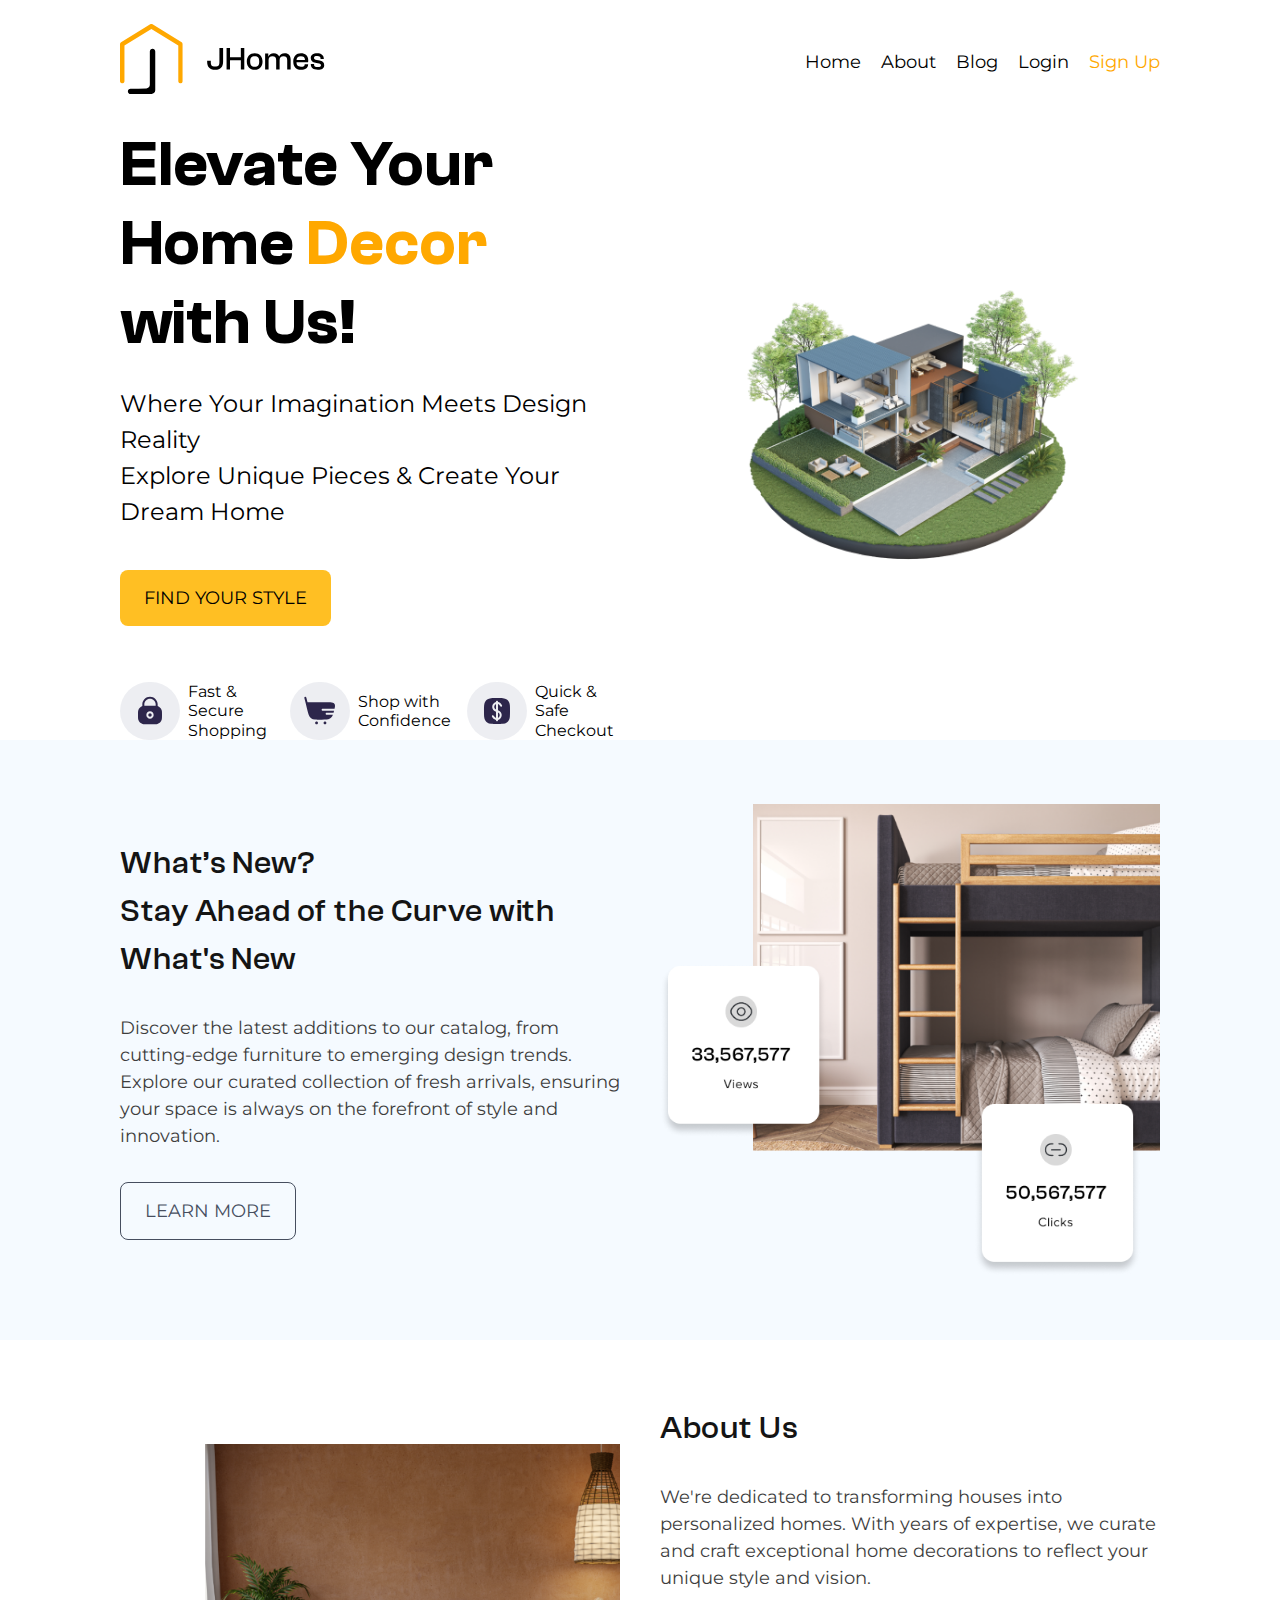
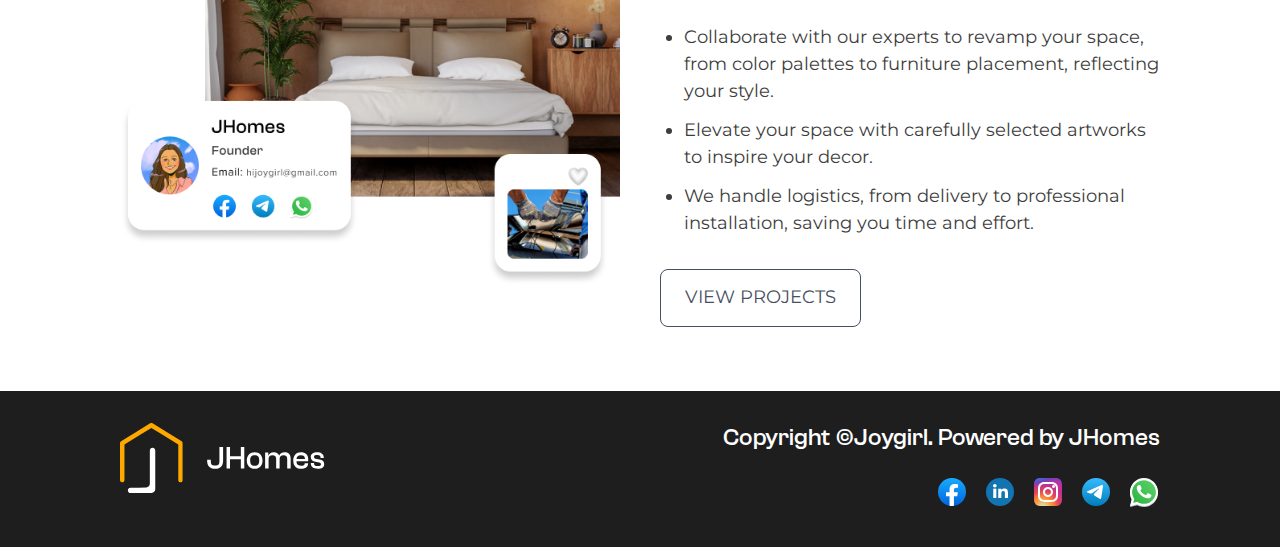
==== blog.html @ 56d63a76 "blog page init" ====
<!DOCTYPE html>
<html lang="en">
<head>
  <meta charset="UTF-8">
  <meta name="viewport" content="width=device-width, initial-scale=1.0">
  <title>JHomes</title>
  <link rel="stylesheet" href="fonts/ClashGrotesk/clash-grotesk.css">
  <link rel="preconnect" href="https://fonts.googleapis.com">
  <link rel="preconnect" href="https://fonts.gstatic.com" crossorigin>
  <link href="https://fonts.googleapis.com/css2?family=Montserrat:wght@300;400;500;700&display=swap" rel="stylesheet">
  <link rel="stylesheet" href="styles/reset.css">
  <link rel="stylesheet" href="styles/main.css">
  <link rel="stylesheet" href="styles/home.css">
</head>
<body>
  <main>
    <header id="site-header">
      <div>
        <span class="logo">
          <object data="assets/icons/logo_light.svg" type="image/svg+xml"></object>
        </span>
      </div>
      <div id="header_menu">
        <div class="hamburger">
          <span>
            <svg xmlns="http://www.w3.org/2000/svg" width="24" height="24" viewBox="0 0 24 24" fill="none">
              <g id="menu">
              <mask id="mask0_12_203" style="mask-type:alpha" maskUnits="userSpaceOnUse" x="0" y="0" width="24" height="24">
              <rect id="Bounding box" width="24" height="24" fill="#D9D9D9"/>
              </mask>
              <g mask="url(#mask0_12_203)">
              <path id="menu_2" d="M3 18V16H21V18H3ZM3 13V11H21V13H3ZM3 8V6H21V8H3Z" fill="#1C1B1F"/>
              </g>
              </g>
              </svg>
          </span>
        </div>
        <div>
          <nav>
            <a href="/">Home</a>
            <a href="/about">About</a>
            <a class="active">Blog</a>
            <a href="/login">Login</a>
            <a href="/join">Sign Up</a>
          </nav>
        </div>
      </div>
    </header>
    <div id="container">
      <section id="intro">
        <div>
          <header>
            <h1>Elevate Your Home <span>Decor</span> with Us!</h1>
            <p>Where Your Imagination Meets Design Reality <br /> Explore Unique Pieces & Create Your Dream Home</p>
          </header>
          <div>
            <button class="btn btn-primary">Find Your Style</button>
            <div>
              <div>
                <span>
                    <object data="assets/icons/lock.svg" type="image/svg+xml"></object>
                </span>
                <span>Fast & Secure Shopping</span>
              </div>
              <div>
                <span>
                    <object data="assets/icons/cart.svg" type="image/svg+xml"></object>
                </span>
                <span>Shop with Confidence</span>
              </div>
              <div>
                <span>
                    <object data="assets/icons/dollar.svg" type="image/svg+xml"></object>
                </span>
                <span>Quick & Safe Checkout</span>
              </div>
            </div>
          </div>
        </div>
        <div>
          <img src="./assets/images/hero.png" alt="hero">
        </div>
      </section>
      <section id="feature">
        <div>
          <header>
            <h2>What’s New? <br />  Stay Ahead of the Curve with <br /> What's New</h2>
            <p>Discover the latest additions to our catalog, from cutting-edge furniture to emerging design trends. Explore our curated collection of fresh arrivals, ensuring your space is always on the forefront of style and innovation.</p>
          </header>
          <div>
            <button class="btn btn-secondary">Learn more</button>
          </div>
        </div>
        <div>
          <img src="./assets/images/image_and_links.png" alt="image and links">
        </div>
      </section>
      <section id="about">
        <div>
          <header>
            <h2>About Us</h2>
            <p>We're dedicated to transforming houses into personalized homes. With years of expertise, we curate and craft exceptional home decorations to reflect your unique style and vision.</p>
            <ul>
              <li>Collaborate with our experts to revamp your space, from color palettes to furniture placement, reflecting your style.</li>
              <li>Elevate your space with carefully selected artworks to inspire your decor.</li>
              <li>We handle logistics, from delivery to professional installation, saving you time and effort.</li>
            </ul>
          </header>
          <div>
            <button class="btn btn-secondary">View Projects</button>
          </div>
        </div>
        <div>
          <img src="./assets/images/profile.png" alt="profile">
        </div>
      </section>
    </div>
    <footer id="site-footer">
      <section>
        <header>
          <div>
            <span class="logo">
              <object data="assets/icons/logo_dark.svg" type="image/svg+xml"></object>
            </span>
          </div>
        </header>
        <div>
          <p>Copyright &copy;Joygirl. Powered by JHomes</p>
          <div class="socials">
            <span>
              <object data="assets/icons/facebook.svg" type="image/svg+xml"></object>
            </span>
            <span>
              <object data="assets/icons/linkedin.svg" type="image/svg+xml"></object>
            </span>
            <span>
              <object data="assets/icons/instagram.svg" type="image/svg+xml"></object>
            </span>
            <span>
              <object data="assets/icons/telegram.svg" type="image/svg+xml"></object>
            </span>
            <span>
              <object data="assets/icons/whatsapp.svg" type="image/svg+xml"></object>
            </span>
          </div>
        </div>
      </section>
    </footer>
  </main>
  <script src="scripts/main.js" />
</body>
</html>
---- fonts/ClashGrotesk/clash-grotesk.css ----
/**
 * @license
 *
 * Font Family: Clash Grotesk
 * Designed by: Indian Type Foundry
 * URL: https://www.fontshare.com/fonts/clash-grotesk
 * © 2023 Indian Type Foundry
 *
 * Font Styles:
 * Clash Grotesk Variable(Variable font)
 * Clash Grotesk Extralight
 * Clash Grotesk Light
 * Clash Grotesk Regular
 * Clash Grotesk Medium
 * Clash Grotesk Semibold
 * Clash Grotesk Bold
 *
*/


/**
* This is a variable font
* You can controll variable axes as shown below:
* font-variation-settings: 'wght' 700.0;
*
* available axes:

* 'wght' (range from 200.0 to 700.0)

*/

@font-face {
  font-family: 'ClashGrotesk-Variable';
  src: url('ClashGrotesk-Variable.woff2') format('woff2'),
       url('ClashGrotesk-Variable.woff') format('woff'),
       url('ClashGrotesk-Variable.ttf') format('truetype');
       font-weight: 200 700;
       font-display: swap;
       font-style: normal;
}


@font-face {
  font-family: 'ClashGrotesk';
  src: url('ClashGrotesk-Extralight.woff2') format('woff2'),
       url('ClashGrotesk-Extralight.woff') format('woff'),
       url('ClashGrotesk-Extralight.ttf') format('truetype');
       font-weight: 200;
       font-display: swap;
       font-style: normal;
}


@font-face {
  font-family: 'ClashGrotesk';
  src: url('ClashGrotesk-Light.woff2') format('woff2'),
       url('ClashGrotesk-Light.woff') format('woff'),
       url('ClashGrotesk-Light.ttf') format('truetype');
       font-weight: 300;
       font-display: swap;
       font-style: normal;
}


@font-face {
  font-family: 'ClashGrotesk';
  src: url('ClashGrotesk-Regular.woff2') format('woff2'),
       url('ClashGrotesk-Regular.woff') format('woff'),
       url('ClashGrotesk-Regular.ttf') format('truetype');
       font-weight: 400;
       font-display: swap;
       font-style: normal;
}


@font-face {
  font-family: 'ClashGrotesk';
  src: url('ClashGrotesk-Medium.woff2') format('woff2'),
       url('ClashGrotesk-Medium.woff') format('woff'),
       url('ClashGrotesk-Medium.ttf') format('truetype');
       font-weight: 500;
       font-display: swap;
       font-style: normal;
}


@font-face {
  font-family: 'ClashGrotesk';
  src: url('ClashGrotesk-Semibold.woff2') format('woff2'),
       url('ClashGrotesk-Semibold.woff') format('woff'),
       url('ClashGrotesk-Semibold.ttf') format('truetype');
       font-weight: 600;
       font-display: swap;
       font-style: normal;
}


@font-face {
  font-family: 'ClashGrotesk';
  src: url('ClashGrotesk-Bold.woff2') format('woff2'),
       url('ClashGrotesk-Bold.woff') format('woff'),
       url('ClashGrotesk-Bold.ttf') format('truetype');
       font-weight: 700;
       font-display: swap;
       font-style: normal;
}
---- styles/main.css ----
* {
  padding: 0;
  margin: 0;
  box-sizing: border-box;
}

body {
  font-family: 'Montserrat', sans-serif;
  background-color: var(--clr-light-100);
  color: var(--clr-dark-300)
}

h1, h2, h3, h4, h5, h6 {
  font-family: "ClashGrotesk";
}
h1{
  font-size: 4rem;
  font-style: normal;
  font-weight: 600;
  line-height: normal;
}
h2 {
  font-size: 2rem;
  font-style: normal;
  font-weight: 500;
  line-height: 3rem;
  letter-spacing: 0.03125rem;
  color: var(--clr-dark-200);
}

p {
  font-size: 1.125rem;
  font-style: normal;
  font-weight: 400;
  line-height: 1.6875rem;
  color: var(--clr-text)
}

.btn {
  display: inline-flex;
  text-transform: uppercase;
  padding: 0.90625rem 1.5rem;
  justify-content: center;
  align-items: center;
  gap: 0.625rem;
  border-radius: 0.5rem;
  font-size: 1.125rem;
  cursor: pointer;
}
.btn.btn-primary {
  background-color: var(--clr-primary-100);
  color: var(--clr-dark-300)
}
.btn.btn-secondary {
  border: 1px solid var(--clr-dark-100);
  color: var(--clr-dark-100)
}

:root {
  --clr-primary-100: #FFBF23;
  --clr-primary-200: #FFA800;
  --clr-dark-100: #464E5F;
  --clr-dark-200: #141414;
  --clr-dark-300: #000;
  --clr-light-100: #fff;
  --clr-light-200: #F5FAFF;
  --clr-text: #3D3D3D;
  --page-padding: 7.5rem;
}
#site-header, #site-footer > section , #container > section {
  padding-inline: var(--page-padding);
}


#site-header {
  padding-block: 1.5rem;
  display: flex;
  align-items: center;
  justify-content: space-between;
}
#site-header .hamburger {
  display: none;
}
#site-header > div nav {
  display: inline-flex;
  gap: 1.25rem;
}
#site-header > div nav > a {
  color: var(--clr-dark-300);
  font-size: 1.125rem;
  font-style: normal;
  font-weight: 400;
  line-height: normal;
  text-decoration: none;
}
#site-header > div nav > a:hover {
  text-decoration: underline;
}
#site-header > div nav > a:nth-last-of-type(1) {
  color: var(--clr-primary-200);
}

#container > section {
  display: flex;
  align-items: center;
  width: 100%;
  justify-content: space-between;
  gap: 2.5rem;
}
#container > section > * {
  flex-basis: 100%;
}
#container > section:not(section#intro) {
  padding-block: 4rem;
}



#site-footer {
  background: #1E1E1E;
  padding-block: 2rem;
}
#site-footer p {
  color: var(--clr-light-100);
  font-family: "ClashGrotesk";
  font-size: 1.5rem;
  font-style: normal;
  font-weight: 500;
  line-height: normal;
}

#site-footer > section {
  display: flex;
  justify-content: space-between;
  gap: 1rem;
}

#site-footer > section > div {
  display: inline-flex;
  flex-direction: column;
  align-items: flex-end;
  gap: 1.5rem;
}
#site-footer > section > div > div {
  display: inline-flex;
  gap: 1rem;
}

@media screen and (max-width: 1024px) {
  :root {
    --page-padding: 4rem
  }
}

@media screen and (max-width: 768px) {
  .logo {
    width: 8rem;
    display: inline-flex;
  }
  .logo > object {
    object-fit: contain;
    width: 100%
  }
  :root {
    --page-padding: 2rem
  }
  #container > section {
    flex-direction: column !important;
  }
  #site-footer > section {
    flex-direction: column;
  }
  #site-footer > section > div {
    align-items: flex-start;
    gap: 1.5rem;
  }
}

@media screen and (max-width: 500px) {
  .logo {
    width: 6rem;
  }
  h1 {
    font-size: 2rem
  }
  h2 {
    font-size: 1.5rem;
    line-height: 2.25rem;
  }
  p {
    font-size: 1rem;
  }
  .btn {
    width: 100%
  }
  :root {
    --page-padding: 1.25rem
  }
  #site-header {
    padding-block: 1rem;
    position: relative;
  }
  #site-header .hamburger {
    display: block;
  }
  #site-header > #header_menu > div:nth-child(2) {
    /* bottom: 0; */
    right: .5rem;
    left: .5rem;
    position: absolute;
    display: none;
    /* translate: 0 100%; */
    background-color: var(--clr-light-100);
    padding: 1rem;
    border: 1px solid var(--clr-dark-100);
    border-radius: .5rem;
    margin-top: 1rem;
    box-shadow: 10px 10px 100px var(--clr-dark-100);
    transition: color 600ms 0 linear;
    text-align: center;
  }
  #site-header > #header_menu > div:nth-child(2) > nav {
    flex-direction: column;
  }
  #site-header > #header_menu[open] > div:nth-child(2) {
    display: block;
  }

  #site-header > div nav > a {
    font-size: 1rem;
  }
  #container > section {
    gap: 1.5rem;
  }
  #container > section:not(section#intro) {
    padding-block: 2.5rem;
  }

  #site-footer p {
    font-size: .75rem;
  }
  #site-footer > section {
    align-items: center;
    gap: 2rem;
  }
  #site-footer > section > div {
    align-items: center;
    gap: 1rem;
  }
  #site-footer > section > div > div {
    gap: .5rem;
  }
}
---- styles/home.css ----
#container > section > div:nth-child(2) {
  height: 100%;
  display: flex;
}
#container > section > div:nth-child(2) > img {
  width: 100%;
  height: 100%;
  object-fit: contain;
}
#container > section:nth-child(even) {
  background-color: var(--clr-light-200);
}
#container > section:not(section#intro):nth-of-type(odd) {
  flex-direction: row-reverse;
}
#container > section:not(section#intro) > div:nth-child(1) {
  display: flex;
  flex-direction: column;
  gap: 2rem;
}
#container > section:not(section#intro) > div:nth-child(1) > header {
  display: flex;
  flex-direction: column;
  gap: 2rem;
}
#container > section:not(section#intro) > div:nth-child(1) > header > p {
  font-style: normal;
  line-height: 1.6875rem;
}


section#intro > div:nth-child(1) {
  display: flex;
  flex-direction: column;
  gap: 2.5rem;
}
section#intro > div:nth-child(1) > header {
  display: flex;
  flex-direction: column;
  gap: 1.5rem;
}
section#intro > div:nth-child(1) > header > h1 > span {
  color: var(--clr-primary-200);
}
section#intro > div:nth-child(1) > header > p {
  font-size: 1.5rem;
  font-style: normal;
  line-height: 2.25rem;
  color: var(--clr-dark-300)
}
section#intro > div:nth-child(1) > div {
  display: flex;
  flex-direction: column;
  gap: 3.5rem;
}
section#intro > div:nth-child(1) > div > button {
  align-self: flex-start;
}
section#intro > div:nth-child(1) > div > div {
  display: flex;
  gap: 1rem;
  align-items: center;
}
section#intro > div:nth-child(1) > div > div > div {
  display: inline-flex;
  align-items: center;
  gap: .5rem;
  flex-basis: 100%;
  font-size: 1rem;
  line-height: 1.2rem;
}
section#intro > div:nth-child(1) > div > div > div > span:nth-child(1) {
  display: inline-flex;
  padding: 0.8125rem 0.875rem;
  box-sizing: content-box;
  width: 2rem;
  height: 2rem;
  border-radius: 2rem;
  background: rgba(56, 71, 109, 0.09);
}

section#about > div:nth-child(1) > header > ul {
  display: flex;
  gap: .75rem;
  flex-direction: column;
  margin-left: 1.5rem;
  color: var(--clr-text);
  font-size: 1.125rem;
  font-style: normal;
  line-height: 1.6875rem;
}



@media screen and (max-width: 500px) {

  #container > section:not(section#intro) > div:nth-child(1) {
    gap: 1.5rem;
  }
  #container > section:not(section#intro) > div:nth-child(1) > header {
    gap: 1.5rem;
  }
  #container > section:not(section#intro) > div:nth-child(1) > header > p {
    line-height: inherit;
  }

  section#intro > div:nth-child(1) {
    display: flex;
    flex-direction: column;
    gap: 1.5rem;
  }
  section#intro > div:nth-child(1) > header {
    gap: 1rem;
  }
  section#intro > div:nth-child(1) > header > p {
    font-size: inherit;
    line-height: inherit
  }
  section#intro > div:nth-child(1) > div {
    gap: 1.5rem;
  }
  section#intro > div:nth-child(1) > div > button {
    align-self: stretch;
  }
  section#intro > div:nth-child(1) > div > div > div {
    font-size: 0.5rem;
    line-height: 0.6rem;
  }
  section#intro > div:nth-child(1) > div > div > div > span:nth-child(1) {
    padding: .5rem;
    width: 1.25rem;
    height: 1.25rem;
  }
  section#intro > div:nth-child(2) {
    width: 100%;
  }
  section#intro > div:nth-child(2) > img {
    height: 17.875rem;
    object-fit: cover;
  }

  section#about > div:nth-child(1) > header > ul {
    gap: .5rem;
    font-size: 1rem;
    line-height: 1.5em;
  }

}
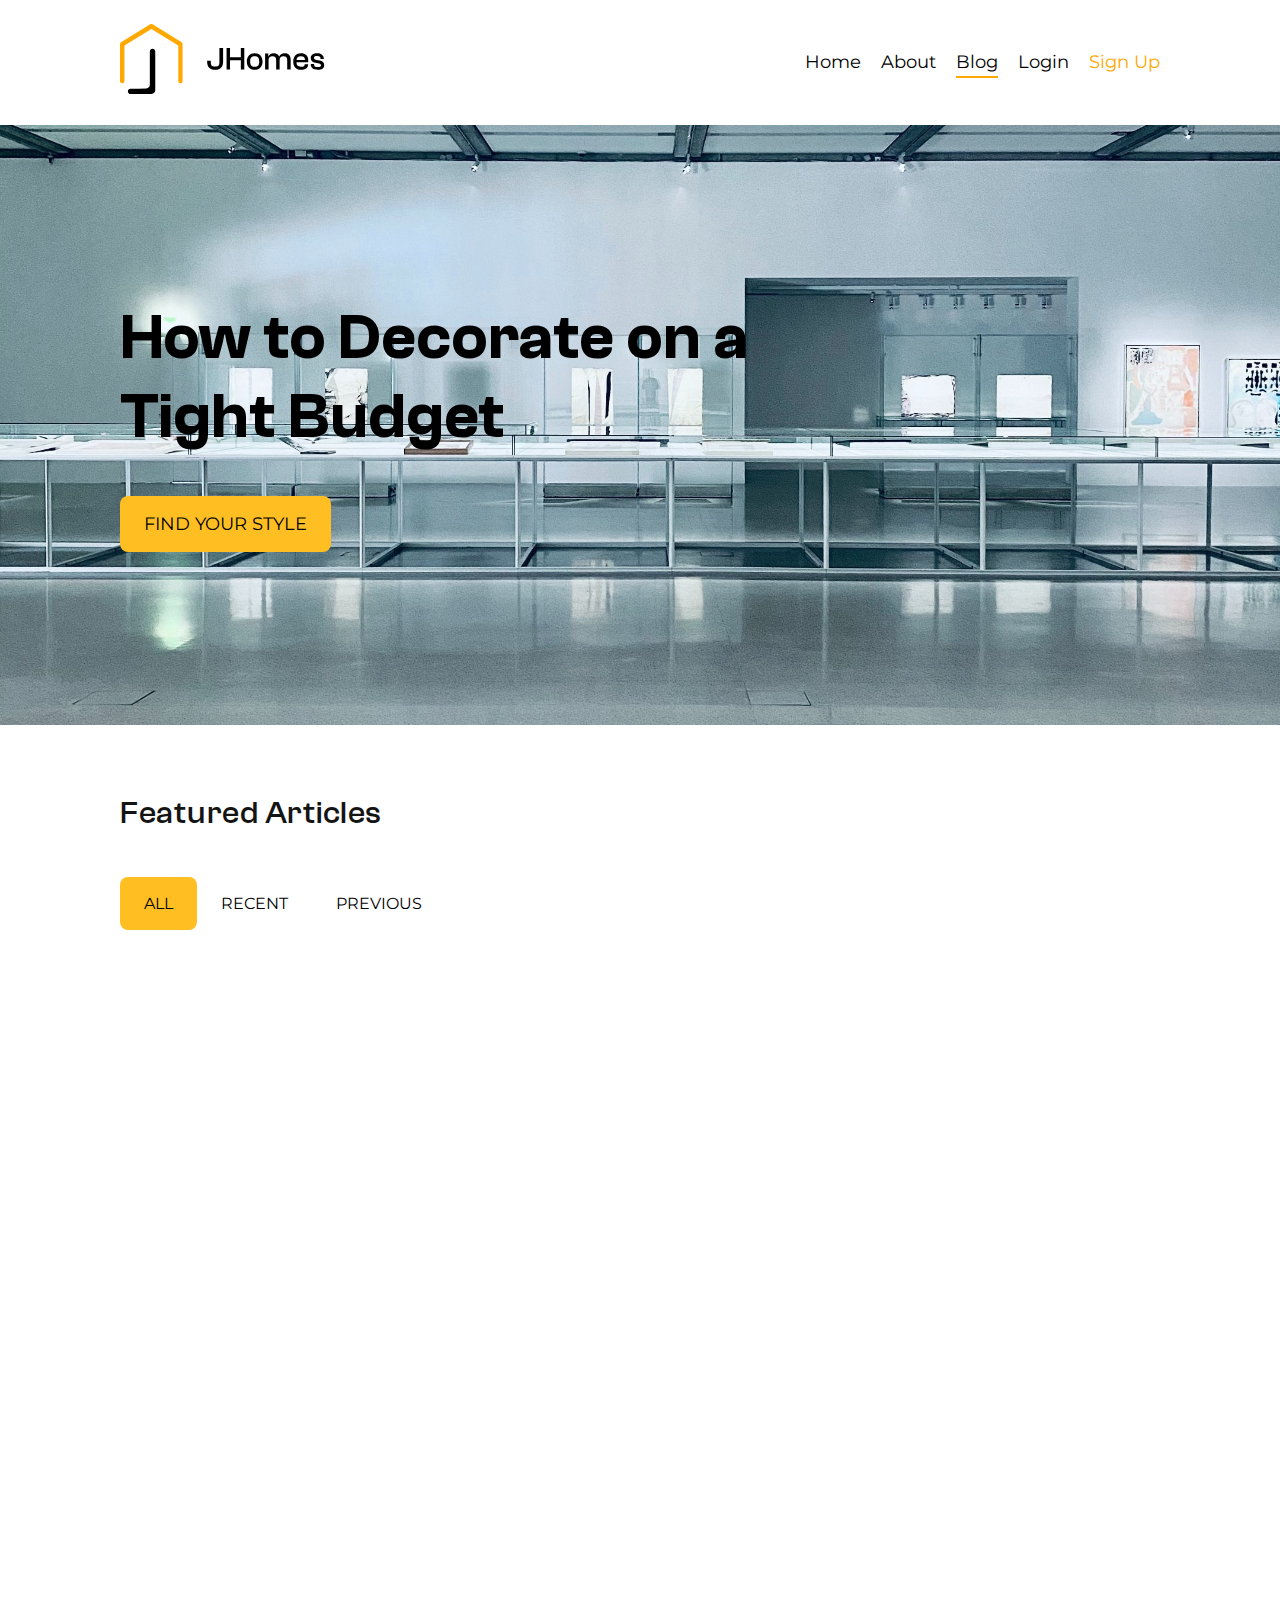
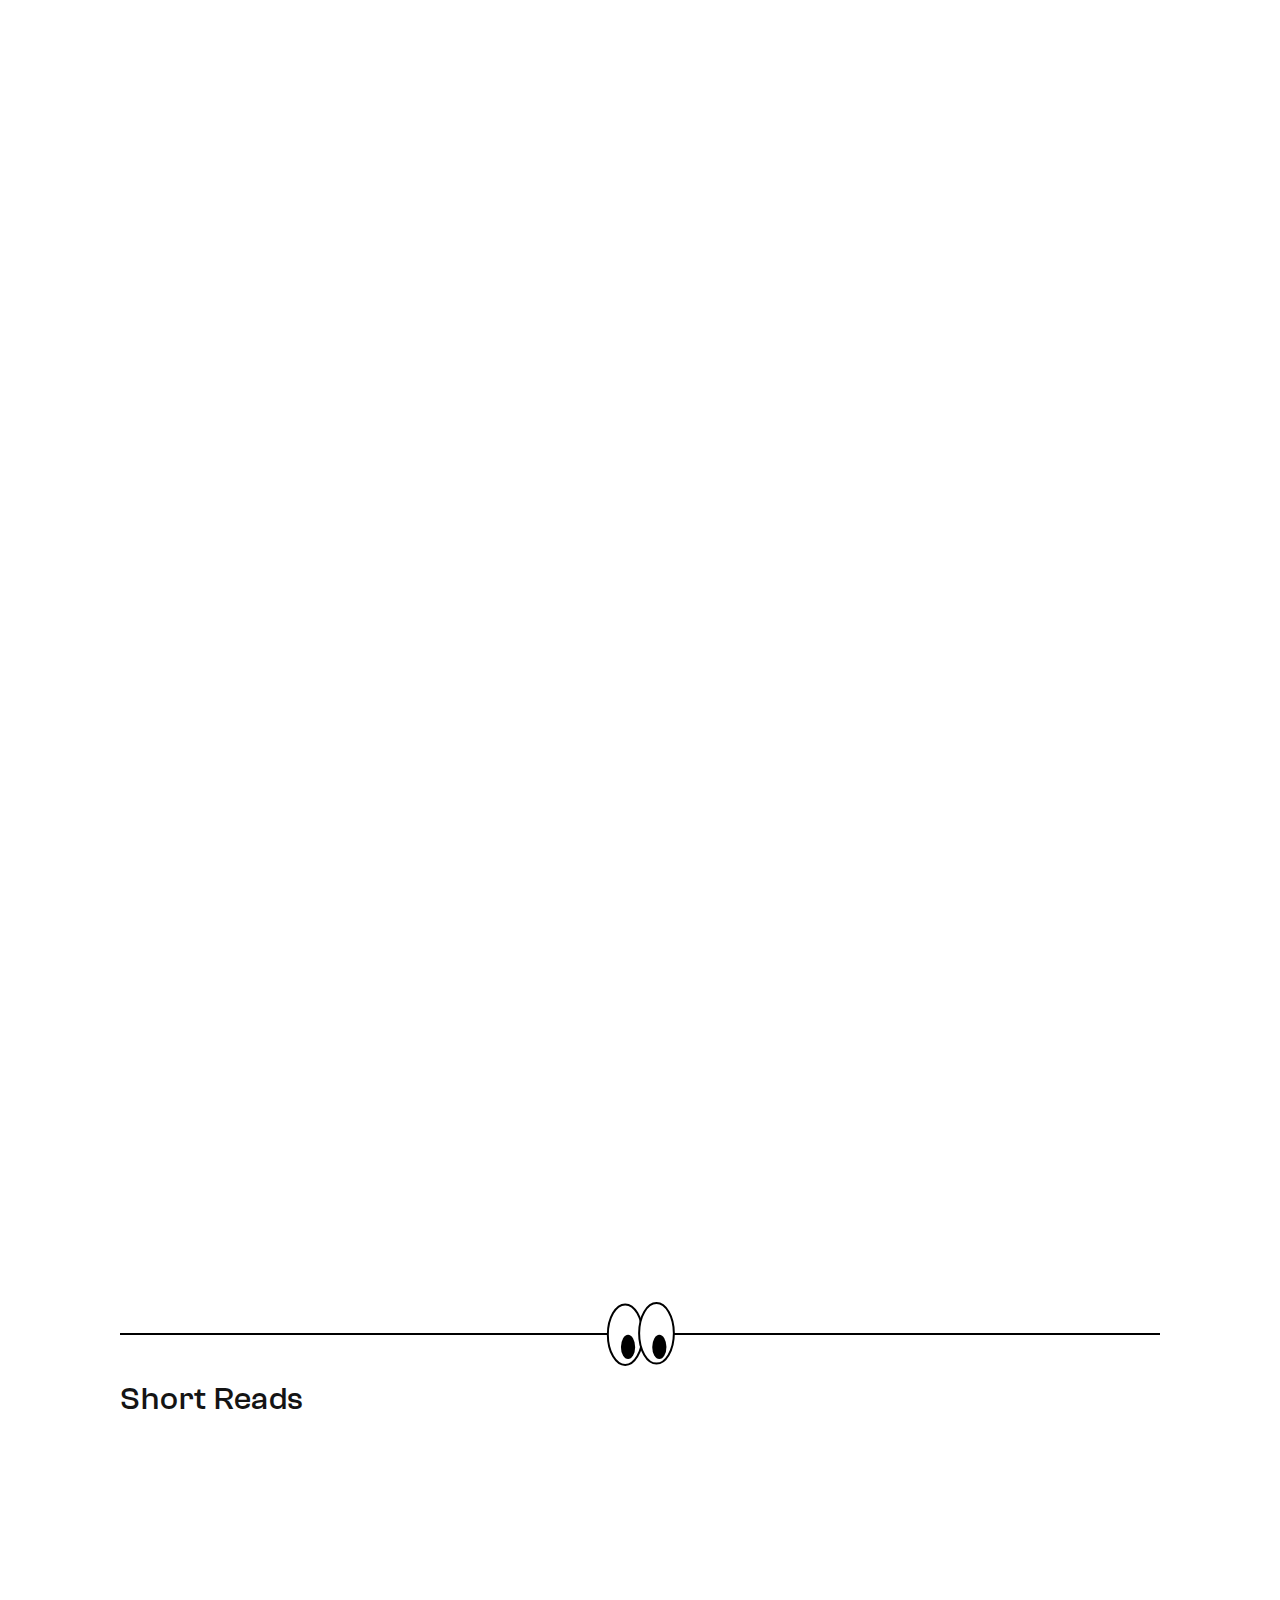
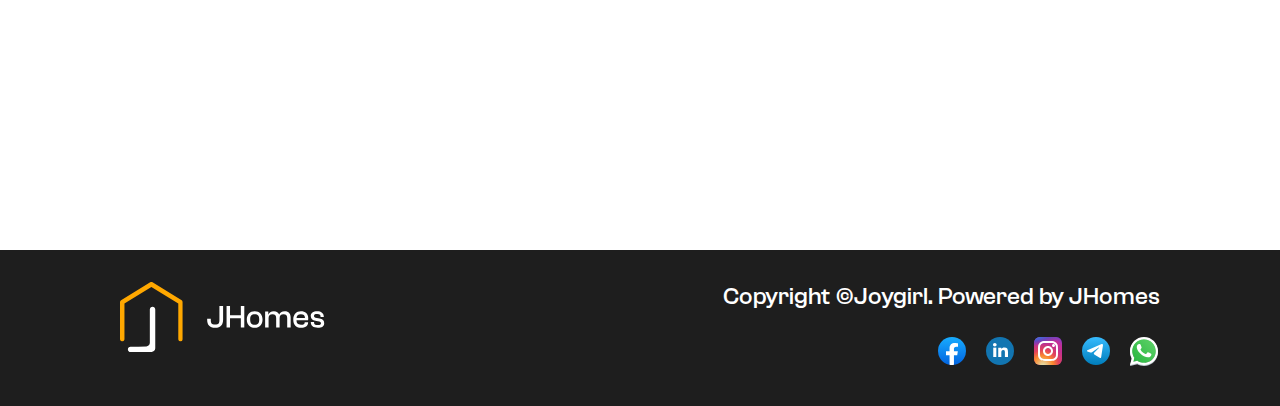
==== commit d83d0b6f: "blog page complete" ====
--- a/blog.html
+++ b/blog.html
@@ -3,14 +3,16 @@
 <head>
   <meta charset="UTF-8">
   <meta name="viewport" content="width=device-width, initial-scale=1.0">
-  <title>JHomes</title>
+  <title>JHomes &mdash; Blog</title>
   <link rel="stylesheet" href="fonts/ClashGrotesk/clash-grotesk.css">
   <link rel="preconnect" href="https://fonts.googleapis.com">
   <link rel="preconnect" href="https://fonts.gstatic.com" crossorigin>
   <link href="https://fonts.googleapis.com/css2?family=Montserrat:wght@300;400;500;700&display=swap" rel="stylesheet">
+  <link href="https://unpkg.com/aos@2.3.1/dist/aos.css" rel="stylesheet">
+  <script src="https://unpkg.com/aos@2.3.1/dist/aos.js"></script>
   <link rel="stylesheet" href="styles/reset.css">
   <link rel="stylesheet" href="styles/main.css">
-  <link rel="stylesheet" href="styles/home.css">
+  <link rel="stylesheet" href="styles/blog.css">
 </head>
 <body>
   <main>
@@ -38,80 +40,213 @@
         <div>
           <nav>
             <a href="/">Home</a>
-            <a href="/about">About</a>
+            <a href="/about.html">About</a>
             <a class="active">Blog</a>
-            <a href="/login">Login</a>
-            <a href="/join">Sign Up</a>
+            <a href="/login.html">Login</a>
+            <a href="/join.html">Sign Up</a>
           </nav>
         </div>
       </div>
     </header>
     <div id="container">
-      <section id="intro">
-        <div>
-          <header>
-            <h1>Elevate Your Home <span>Decor</span> with Us!</h1>
-            <p>Where Your Imagination Meets Design Reality <br /> Explore Unique Pieces & Create Your Dream Home</p>
+      <section id="intro" class="blog-hero">
+        <div>
+          <header data-aos="fade-in" data-aos-delay="200">
+            <h1>How to Decorate on a <br /> Tight Budget</h1>
           </header>
           <div>
-            <button class="btn btn-primary">Find Your Style</button>
-            <div>
+            <button class="btn btn-primary" data-aos="fade-right" data-aos-delay="1000">Find Your Style</button>
+          </div>
+        </div>
+      </section>
+      <section id="articles">
+        <header>
+          <h2>Featured Articles</h2>
+        </header>
+        <div>
+          <div class="tabs">
+            <span id="tab_all">all</span>
+            <span id="tab_recent">recent</span>
+            <span id="tab_previous">previous</span>
+          </div>
+          <div class="panels" data-aos="zoom-in" data-aos-once="false">
+            <div class="tab" id="panel_all">
               <div>
-                <span>
-                    <object data="assets/icons/lock.svg" type="image/svg+xml"></object>
-                </span>
-                <span>Fast & Secure Shopping</span>
+                <div class="cards">
+                  <article class="card">
+                    <picture>
+                      <!-- <source src="./assets/images/five_home_decor.jpeg" > -->
+                      <img data-aos="fade-in" data-aos-delay="200" width="200" height="200" src="./assets/images/five_home_decor.jpeg" alt="Five Home Decor Trends to Look Out for in 2024" loading="lazy">
+                    </picture>
+                    <time datetime="2023-10-27">27.10.23</time>
+                    <h3>Five Home Decor Trends to Look Out for in 2024</h3>
+                    <p>Sustainability is more important than ever before, and this trend is reflected in home decor. People are looking for ways to decorate their homes in a way.</p>
+                  </article>
+                  <article class="card">
+                    <picture>
+                      <!-- <source src="./assets/images/how_to_create.jpeg" > -->
+                      <img data-aos="fade-in" data-aos-delay="200" width="200" height="200" src="./assets/images/how_to_create.jpeg" alt="How to Create a Cozy and Inviting Living Room" loading="lazy">
+                    </picture>
+                    <time datetime="2023-10-27">27.10.23</time>
+                    <h3>How to Create a Cozy and Inviting Living Room</h3>
+                    <p>The living room is one of the most important rooms in the house. It's where we spend time with family and friends, relax and unwind, and entertain guests.</p>
+                  </article>
+                  <article class="card">
+                    <picture>
+                      <!-- <source src="./assets/images/esasy_ways_to.jpeg" > -->
+                      <img data-aos="fade-in" data-aos-delay="200" width="200" height="200" src="./assets/images/esasy_ways_to.jpeg" alt="Easy Ways to Update Your Home Decor on a Budget" loading="lazy">
+                    </picture>
+                    <time datetime="2023-10-27">27.10.23</time>
+                    <h3>Easy Ways to Update Your Home Decor on a Budget</h3>
+                    <p>If you're looking for ways to update your home decor on a budget, don't worry! There are plenty of things you can do without breaking the bank.</p>
+                  </article>
+                  <article class="card">
+                    <picture>
+                      <!-- <source src="./assets/images/how_to_choose.jpeg" > -->
+                      <img data-aos="fade-in" data-aos-delay="200" width="200" height="200" src="./assets/images/how_to_choose.jpeg" alt="How to Choose the Right Paint Colors for Your Home" loading="lazy">
+                    </picture>
+                    <time datetime="2023-10-27">27.10.23</time>
+                    <h3>How to Choose the Right Paint Colors for Your Home</h3>
+                    <p>Lighter colors can make a small space feel larger, while darker colors can make a large space feel more intimate.</p>
+                  </article>
+                  <article class="card">
+                    <picture>
+                      <!-- <source src="./assets/images/think_about_the.jpeg" > -->
+                      <img data-aos="fade-in" data-aos-delay="200" width="200" height="200" src="./assets/images/think_about_the.jpeg" alt="Think about the mood you want to create" loading="lazy">
+                    </picture>
+                    <time datetime="2023-10-27">27.10.23</time>
+                    <h3>Think about the mood you want to create</h3>
+                    <p>Different colors evoke different emotions. For example, red can be energizing, while blue can be calming.</p>
+                  </article>
+                  <article class="card">
+                    <picture>
+                      <!-- <source src="./assets/images/esasy_ways_to.jpeg" > -->
+                      <img data-aos="fade-in" data-aos-delay="200" width="200" height="200" src="./assets/images/esasy_ways_to.jpeg" alt="How to Decorate on a Tight Budget DIY Projects" loading="lazy">
+                    </picture>
+                    <time datetime="2023-10-27">27.10.23</time>
+                    <h3>How to Decorate on a Tight Budget DIY Projects</h3>
+                    <p>DIY projects are a great way to save money on home decor. There are plenty of easy DIY projects that you can do, even if you're not crafty.</p>
+                  </article>
+                </div>
               </div>
+            </div>
+            <div class="tab" id="panel_recent">
               <div>
-                <span>
-                    <object data="assets/icons/cart.svg" type="image/svg+xml"></object>
-                </span>
-                <span>Shop with Confidence</span>
+                <div class="cards">
+                  <article class="card">
+                    <picture>
+                      <!-- <source src="./assets/images/how_to_choose.jpeg" > -->
+                      <img data-aos="fade-in" data-aos-delay="200" width="200" height="200" src="./assets/images/how_to_choose.jpeg" alt="How to Choose the Right Paint Colors for Your Home" loading="lazy">
+                    </picture>
+                    <time datetime="2023-10-27">27.10.23</time>
+                    <h3>How to Choose the Right Paint Colors for Your Home</h3>
+                    <p>Lighter colors can make a small space feel larger, while darker colors can make a large space feel more intimate.</p>
+                  </article>
+                  <article class="card">
+                    <picture>
+                      <!-- <source src="./assets/images/think_about_the.jpeg" > -->
+                      <img data-aos="fade-in" data-aos-delay="200" width="200" height="200" src="./assets/images/think_about_the.jpeg" alt="Think about the mood you want to create" loading="lazy">
+                    </picture>
+                    <time datetime="2023-10-27">27.10.23</time>
+                    <h3>Think about the mood you want to create</h3>
+                    <p>Different colors evoke different emotions. For example, red can be energizing, while blue can be calming.</p>
+                  </article>
+                  <article class="card">
+                    <picture>
+                      <!-- <source src="./assets/images/esasy_ways_to.jpeg" > -->
+                      <img data-aos="fade-in" data-aos-delay="200" width="200" height="200" src="./assets/images/esasy_ways_to.jpeg" alt="How to Decorate on a Tight Budget DIY Projects" loading="lazy">
+                    </picture>
+                    <time datetime="2023-10-27">27.10.23</time>
+                    <h3>How to Decorate on a Tight Budget DIY Projects</h3>
+                    <p>DIY projects are a great way to save money on home decor. There are plenty of easy DIY projects that you can do, even if you're not crafty.</p>
+                  </article>
+                </div>
               </div>
+            </div>
+            <div class="tab" id="panel_previous">
               <div>
-                <span>
-                    <object data="assets/icons/dollar.svg" type="image/svg+xml"></object>
-                </span>
-                <span>Quick & Safe Checkout</span>
+                <div class="cards">
+                  <article class="card">
+                    <picture>
+                      <!-- <source src="./assets/images/five_home_decor.jpeg" > -->
+                      <img data-aos="fade-in" data-aos-delay="200" width="200" height="200" src="./assets/images/five_home_decor.jpeg" alt="Five Home Decor Trends to Look Out for in 2024" loading="lazy">
+                    </picture>
+                    <time datetime="2023-10-27">27.10.23</time>
+                    <h3>Five Home Decor Trends to Look Out for in 2024</h3>
+                    <p>Sustainability is more important than ever before, and this trend is reflected in home decor. People are looking for ways to decorate their homes in a way.</p>
+                  </article>
+                  <article class="card">
+                    <picture>
+                      <!-- <source src="./assets/images/how_to_create.jpeg" > -->
+                      <img data-aos="fade-in" data-aos-delay="200" width="200" height="200" src="./assets/images/how_to_create.jpeg" alt="How to Create a Cozy and Inviting Living Room" loading="lazy">
+                    </picture>
+                    <time datetime="2023-10-27">27.10.23</time>
+                    <h3>How to Create a Cozy and Inviting Living Room</h3>
+                    <p>The living room is one of the most important rooms in the house. It's where we spend time with family and friends, relax and unwind, and entertain guests.</p>
+                  </article>
+                  <article class="card">
+                    <picture>
+                      <!-- <source src="./assets/images/esasy_ways_to.jpeg" > -->
+                      <img data-aos="fade-in" data-aos-delay="200" width="200" height="200" src="./assets/images/esasy_ways_to.jpeg" alt="Easy Ways to Update Your Home Decor on a Budget" loading="lazy">
+                    </picture>
+                    <time datetime="2023-10-27">27.10.23</time>
+                    <h3>Easy Ways to Update Your Home Decor on a Budget</h3>
+                    <p>If you're looking for ways to update your home decor on a budget, don't worry! There are plenty of things you can do without breaking the bank.</p>
+                  </article>
+                </div>
               </div>
             </div>
           </div>
         </div>
-        <div>
-          <img src="./assets/images/hero.png" alt="hero">
-        </div>
-      </section>
-      <section id="feature">
-        <div>
-          <header>
-            <h2>What’s New? <br />  Stay Ahead of the Curve with <br /> What's New</h2>
-            <p>Discover the latest additions to our catalog, from cutting-edge furniture to emerging design trends. Explore our curated collection of fresh arrivals, ensuring your space is always on the forefront of style and innovation.</p>
-          </header>
+      </section>
+      <section id="quotes" data-aos="flip-up" data-aos-duration="500"  data-aos-once="false" data-aos-anchor-placement="top-center">
+        <div>
           <div>
-            <button class="btn btn-secondary">Learn more</button>
-          </div>
-        </div>
-        <div>
-          <img src="./assets/images/image_and_links.png" alt="image and links">
-        </div>
-      </section>
-      <section id="about">
-        <div>
-          <header>
-            <h2>About Us</h2>
-            <p>We're dedicated to transforming houses into personalized homes. With years of expertise, we curate and craft exceptional home decorations to reflect your unique style and vision.</p>
-            <ul>
-              <li>Collaborate with our experts to revamp your space, from color palettes to furniture placement, reflecting your style.</li>
-              <li>Elevate your space with carefully selected artworks to inspire your decor.</li>
-              <li>We handle logistics, from delivery to professional installation, saving you time and effort.</li>
-            </ul>
-          </header>
-          <div>
-            <button class="btn btn-secondary">View Projects</button>
-          </div>
-        </div>
-        <div>
-          <img src="./assets/images/profile.png" alt="profile">
+            <blockquote>
+              <p>“A beautiful home is a reflection of the people who live in it.”</p>
+            </blockquote>
+          </div>
+        </div>
+      </section>
+      <section id="short-reads">
+        <div>
+          <svg width="69" height="64" viewBox="0 0 69 64" fill="none" xmlns="http://www.w3.org/2000/svg">
+            <g id="Group 10">
+            <path id="Ellipse 8" d="M36.5744 32.7111C36.5744 41.205 34.5509 48.8459 31.3314 54.3294C28.0982 59.8363 23.7767 63 19.204 63C14.6312 63 10.3097 59.8363 7.07653 54.3294C3.85707 48.8459 1.83362 41.205 1.83362 32.7111C1.83362 24.2173 3.85707 16.5763 7.07653 11.0928C10.3097 5.58594 14.6312 2.42224 19.204 2.42224C23.7767 2.42224 28.0982 5.58594 31.3314 11.0928C34.5509 16.5763 36.5744 24.2173 36.5744 32.7111Z" fill="white" stroke="black" stroke-width="2"/>
+            <path id="Ellipse 9" d="M67.8629 31.2889C67.8629 39.7827 65.8395 47.4237 62.62 52.9072C59.3868 58.4141 55.0653 61.5778 50.4926 61.5778C45.9198 61.5778 41.5983 58.4141 38.3651 52.9072C35.1456 47.4237 33.1222 39.7827 33.1222 31.2889C33.1222 22.795 35.1456 15.1541 38.3651 9.67061C41.5983 4.1637 45.9198 1 50.4926 1C55.0653 1 59.3868 4.1637 62.62 9.67061C65.8395 15.1541 67.8629 22.795 67.8629 31.2889Z" fill="white" stroke="black" stroke-width="2"/>
+            <ellipse id="Ellipse 10" cx="22.0484" cy="44.9422" rx="7.11111" ry="12.0889" fill="black"/>
+            <ellipse id="Ellipse 11" cx="53.3369" cy="44.9422" rx="7.11111" ry="12.0889" fill="black"/>
+            </g>
+          </svg>            
+        </div>
+        <header>
+          <h2>Short Reads</h2>
+        </header>
+        <div class="cards">
+          <article class="card" data-aos="fade-up" data-aos-once="false">
+            <img src="assets/images/blog_article_1.jpeg" alt="">
+            <div data-aos="fade-up" data-aos-once="false" data-aos-delay="300">
+              <time datetime="2023-10-27">27.10.23</time>
+              <h3>Five Home Decor Trends to Look Out for in 2024</h3>
+              <p>Sustainability is more important than ever before, and this trend is reflected in home decor. People are looking for ways to decorate their homes in a way.</p>
+            </div>
+          </article>
+          <article class="card" data-aos="fade-up" data-aos-once="false" data-aos-delay="100">
+            <img src="assets/images/blog_article_2.jpeg" alt="">
+            <div data-aos="fade-up" data-aos-once="false" data-aos-delay="400">
+              <time datetime="2023-10-27">27.10.23</time>
+              <h3>Five Home Decor Trends to Look Out for in 2024</h3>
+              <p>Sustainability is more important than ever before, and this trend is reflected in home decor. People are looking for ways to decorate their homes in a way.</p>
+            </div>
+          </article>
+          <article class="card" data-aos="fade-up" data-aos-once="false" data-aos-delay="200">
+            <img src="assets/images/blog_article_3.jpeg" alt="">
+            <div data-aos="fade-up" data-aos-once="false" data-aos-delay="500">
+              <time datetime="2023-10-27">27.10.23</time>
+              <h3>Five Home Decor Trends to Look Out for in 2024</h3>
+              <p>Sustainability is more important than ever before, and this trend is reflected in home decor. People are looking for ways to decorate their homes in a way.</p>
+            </div>
+          </article>
         </div>
       </section>
     </div>
@@ -147,6 +282,8 @@
       </section>
     </footer>
   </main>
-  <script src="scripts/main.js" />
+  <script src="scripts/imgpreload.js"></script>
+  <script src="scripts/blog.js"></script>
+  <script src="scripts/main.js"></script>
 </body>
 </html>--- a/styles/main.css
+++ b/styles/main.css
@@ -7,7 +7,8 @@
 body {
   font-family: 'Montserrat', sans-serif;
   background-color: var(--clr-light-100);
-  color: var(--clr-dark-300)
+  color: var(--clr-dark-300);
+  overflow-x: hidden;
 }
 
 h1, h2, h3, h4, h5, h6 {
@@ -92,9 +93,16 @@
   font-weight: 400;
   line-height: normal;
   text-decoration: none;
-}
-#site-header > div nav > a:hover {
-  text-decoration: underline;
+  cursor: pointer;
+  text-underline-offset: 8px;
+  text-decoration-thickness: 2px;
+}
+#site-header > div nav > a.active {
+  text-decoration-line: underline;
+  text-decoration-color: var(--clr-primary-200);
+}
+#site-header > div nav > a:not(.active):hover {
+  text-decoration-line: underline;
 }
 #site-header > div nav > a:nth-last-of-type(1) {
   color: var(--clr-primary-200);
@@ -107,9 +115,7 @@
   justify-content: space-between;
   gap: 2.5rem;
 }
-#container > section > * {
-  flex-basis: 100%;
-}
+
 #container > section:not(section#intro) {
   padding-block: 4rem;
 }
@@ -218,6 +224,7 @@
     box-shadow: 10px 10px 100px var(--clr-dark-100);
     transition: color 600ms 0 linear;
     text-align: center;
+    z-index: 99;
   }
   #site-header > #header_menu > div:nth-child(2) > nav {
     flex-direction: column;
--- a/styles/blog.css
+++ b/styles/blog.css
@@ -0,0 +1,231 @@
+#container > section {
+  flex-direction: column;
+  align-items: flex-start;
+}
+
+section#intro {
+  height: 100vw;
+  background-size: 100% auto;
+  background-repeat: no-repeat;
+  background-position: center;
+  max-height: 600px;
+  justify-content: center;
+}
+section#intro > div {
+  display: flex;
+  flex-direction: column;
+  gap: 2.5rem
+}
+
+section#articles .cards {
+  display: grid;
+  grid-template-columns: repeat(3, minmax(0 ,1fr));
+  gap: 4rem 2.5rem;
+}
+section#articles > div {
+  display: flex;
+  flex-direction: column;
+  gap: 2rem
+}
+
+section#articles .tabs {
+  display: inline-flex;
+}
+section#articles .tabs > span {
+  display: inline-flex;
+  padding: 14.5px 24px;
+  text-transform: uppercase;
+  transition: background 1000ms;
+  cursor: pointer;
+  user-select: none;
+
+}
+section#articles .tabs > span.active {
+  background-color: var(--clr-primary-100);
+  border-radius: .5rem;
+  pointer-events: none;
+}
+section#articles .panels > div {
+  opacity: 0;
+  transition-property: opacity, transform;
+  transition-duration: 500ms;
+  height: 0;
+  overflow: hidden;
+  transform: scale(1.2);
+}
+section#articles .panels > div.active {
+  opacity: 1;
+  height: auto;
+  transform: scale(1);
+}
+
+section#quotes > div {
+  width: 100%;
+  height: 600px;
+  background: url(../assets/images/link.jpeg);
+  background-size: cover;
+  background-position: center;
+  border-radius: .5rem;
+  overflow: hidden;
+}
+section#quotes > div > div {
+  display: flex;
+  place-content: center;
+  place-items: center;
+  width: 100%;
+  height: 100%;
+  background-color: rgba(0, 0, 0, 0.32);
+}
+section#quotes > div > div p {
+  color: var(--clr-light-100);
+  max-width: 805px;
+  text-align: center;
+  font-family: Clash Grotesk;
+  font-size: 40px;
+  font-style: normal;
+  font-weight: 500;
+  line-height: normal;
+}
+
+section#short-reads > div:nth-child(1) {
+  width: 100%;
+  border: 1px solid;
+  position: relative;
+  align-items: center;
+  justify-content: center;
+  display: flex;
+}
+section#short-reads > div:nth-child(1) > svg {
+  position: absolute;
+  max-width: 10vw;
+}
+
+section#short-reads > .cards {
+  display: grid;
+  grid-template-columns: repeat(3, minmax(0, 1fr));
+  gap: 2.5rem;
+  
+}
+section#short-reads article {
+  color-scheme: dark;
+  border-radius: .5rem;
+  overflow: hidden;
+  position: relative;
+}
+section#short-reads article > div {
+  padding-inline: 1.5rem;
+  padding-block: 4.62rem 2rem;
+  background-color: rgba(0, 0, 0, 0.32);
+}
+section#short-reads article * {
+  color: var(--clr-light-100) !important;
+}
+section#short-reads article > img {
+  position: absolute;
+  top: 0;
+  left: 0;
+  width: 100%;
+  height: 100%;
+  object-fit: cover;
+  z-index: -1;
+}
+
+
+
+.card {
+  display: flex;
+  flex-direction: column;
+  gap: 1rem;
+}
+.card > picture {
+  width: 100%;
+  height: 280px;
+  border-radius: .5rem;
+  overflow: hidden;
+  background-size: cover;
+  background-position: center;
+
+}
+.card > picture > img {
+  opacity: 0;
+  transition: opacity 1000ms;
+}
+.card h3 {
+  font-size: 1.5rem;
+  font-weight: 500;
+  color: #313131;
+  line-height: normal;
+}
+.card time {
+  color: #495057;
+  font-size: .75rem;
+}
+.card p {
+  font-size: 1rem;
+}
+
+
+.blog-hero {
+  background-image: url("data:image/svg+xml,%3Csvg xmlns='http://www.w3.org/2000/svg' xmlns:xlink='http://www.w3.org/1999/xlink' width='945' height='1263' viewBox='0 0 945 1263'%3E%3Cfilter id='blur' filterUnits='userSpaceOnUse' color-interpolation-filters='sRGB'%3E%3CfeGaussianBlur stdDeviation='5 5' edgeMode='duplicate' /%3E%3CfeComponentTransfer%3E%3CfeFuncA type='discrete' tableValues='1 1' /%3E%3C/feComponentTransfer%3E%3C/filter%3E%3Cimage filter='url(%23blur)' xlink:href='[data-uri]' x='0' y='0' height='100%25' width='100%25' /%3E%3C/svg%3E") !important;
+}
+.blog-hero_enhanced {
+  background-image: url(../assets/images/blog_hero.jpeg);
+}
+@supports (background-image: filter(url('i.jpg'), blur(1px))) {
+  .blog-hero {
+    transform: translateZ(0);
+  }
+  .blog-hero_enhanced {
+    animation: sharpen .5s both;
+  }
+  @keyframes sharpen {
+    from {
+      background-image: filter(url(../assets/images/blog_hero.jpeg), blur(20px));
+    }
+    to {
+      background-image: filter(url(../assets/images/blog_hero.jpeg) , blur(0px));
+    }
+  }
+}
+
+
+@media screen and (max-width: 768px) {
+  section#articles .cards {
+    grid-template-columns: repeat(2, minmax(0 ,1fr));
+  }
+  section#short-reads > .cards {
+    grid-template-columns: repeat(2, minmax(0, 1fr));
+  }
+  section#short-reads > .cards > .card:nth-child(1) {
+    grid-column: 1/3;
+  }
+}
+
+@media screen and (max-width: 500px) {
+  section#articles .tabs {
+    width: 100%;
+    justify-content: space-between;
+  }
+  section#articles .panels > div {
+    transition-duration: 250ms;
+    transform: scale(1.05);
+  }
+  section#articles .cards {
+    grid-template-columns: repeat(1, minmax(0 ,1fr));
+  }
+  section#quotes > div {
+    height: 14rem;
+  }
+  section#quotes > div > div {
+    padding: 1rem;
+  }
+  section#quotes > div > div p {
+    font-size: 1.125rem;
+  }
+  section#short-reads > .cards {
+    grid-template-columns: repeat(1, minmax(0, 1fr));
+  }
+  section#short-reads > .cards > .card:nth-child(1) {
+    grid-column: auto;
+  }
+}